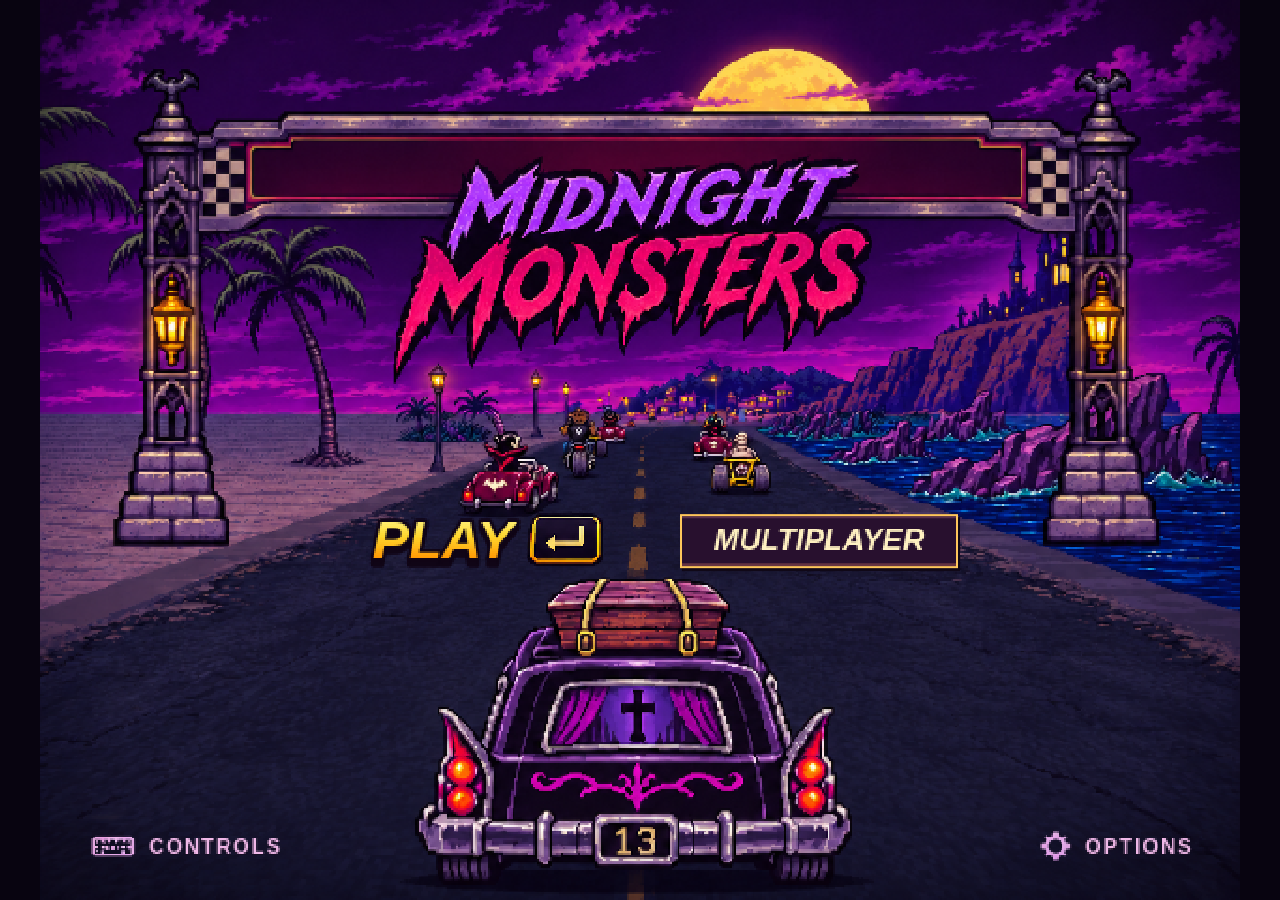
==== index.html @ fd4470d2 "Resize the vampire and simplify the race HUD" ====
<!doctype html>
<html lang="en">
<head>
<meta charset="utf-8">
<title>Midnight Monsters</title>
<meta name="viewport" content="width=device-width, initial-scale=1">
<link rel="stylesheet" href="menu.css?v=33">
<link rel="icon" href="sprites/ui/badge/badge_hearse.png">
<style>
  html, body { margin: 0; height: 100%; background: #07030f; overflow: hidden; }
  body { display: flex; flex-direction: column; }
  #wrap { flex: 1; min-height: 0; display: flex; align-items: center; justify-content: center; }
  canvas { display: block; image-rendering: pixelated; image-rendering: crisp-edges; touch-action: none; }
  .compare-grid { cursor: zoom-in; }
  #compare-controls { display: flex; flex-wrap: wrap; justify-content: center; align-items: center; gap: 6px 18px; padding: 6px 10px; background: #181020; color: #ded1e6; border-top: 1px solid #503355; font: 14px Arial, sans-serif; color-scheme: dark; }
  #compare-controls label { display: flex; align-items: center; gap: 6px; }
  #compare-controls select, #compare-controls input { padding: 4px; font: inherit; color: #fff; background: #2c2035; border: 1px solid #76557e; border-radius: 3px; }
  #compare-controls input { width: 5em; }
  #compare-controls :focus-visible { outline: 2px solid #ff7dc9; outline-offset: 1px; }
  #compare-controls[hidden], #compare-controls [hidden] { display: none; }
</style>
</head>
<body>
<div id="wrap"><canvas id="game" width="640" height="480" tabindex="-1" aria-label="Midnight Monsters"></canvas></div>
<main id="split-race" aria-label="Multiplayer" data-i18n-aria="online.multiplayer" hidden></main>
<div id="race-voice-dock"></div>
<main id="home" aria-label="Midnight Monsters" hidden>
  <div class="title-stage">
    <canvas class="title-art" width="640" height="480" aria-hidden="true"></canvas>
    <nav id="title-actions" aria-label="Main menu" data-i18n-aria="menu.main">
      <div class="title-modes">
        <button type="button" id="play" aria-label="Play" data-i18n-aria="menu.play" aria-keyshortcuts="Enter"><canvas width="184" height="33" data-menu-art="titlePlay" aria-hidden="true"></canvas></button>
        <button type="button" id="open-multi" aria-controls="multi-page" aria-label="Multiplayer" data-i18n-aria="online.multiplayer"><canvas width="154" height="28" aria-hidden="true"></canvas></button>
      </div>
      <button type="button" id="open-controls" class="title-link controls-link" aria-controls="controls-page" aria-label="Controls" data-i18n-aria="menu.controls"><canvas width="118" height="18" data-menu-art="titleKeyboard" aria-hidden="true"></canvas></button>
      <button type="button" id="open-options" class="title-link options-link" aria-controls="options-page" aria-label="Options" data-i18n-aria="menu.options"><canvas width="84" height="18" data-menu-art="titleGear" aria-hidden="true"></canvas></button>
    </nav>
  </div>
  <section id="multi-page" class="menu-page" aria-labelledby="multi-heading" hidden>
    <div class="menu-card lobby-card">
      <header class="lobby-head">
        <div class="mode-switch"><h1 id="multi-heading" tabindex="-1" data-i18n="multi.title">Local multiplayer</h1><button id="open-online" type="button" aria-controls="online-page" data-i18n="online.title">Online race</button></div>
        <div id="player-count" role="group" data-i18n-aria="multi.players">
          <span data-i18n="multi.players">Players</span>
          <button type="button" aria-pressed="true">2</button><button type="button" aria-pressed="false">3</button><button type="button" aria-pressed="false">4</button>
        </div>
      </header>
      <div id="lobby-seats"></div>
      <label class="auto-option"><input type="checkbox" id="local-auto" checked><span data-i18n="multi.auto">Auto-accelerate on keyboard</span></label>
      <p class="pad-hint" data-i18n="multi.padHint">Press a button on each connected controller to make it available.</p>
      <footer class="lobby-actions"><button type="button" class="menu-back" data-i18n="menu.back">Back</button><button type="button" id="local-start" class="race-action" data-i18n="multi.start">Start race</button></footer>
    </div>
  </section>
  <section id="online-page" class="menu-page" aria-labelledby="online-heading" hidden>
    <div class="menu-card lobby-card">
      <header class="lobby-head"><div class="mode-switch"><h1 id="online-heading" tabindex="-1" data-i18n="online.title">Online race</h1><button id="open-local" type="button" aria-controls="multi-page" data-i18n="multi.title">Local multiplayer</button></div></header>
      <div id="online-setup">
        <div id="online-count" class="count-choice" role="group" data-i18n-aria="multi.players">
          <span data-i18n="multi.players">Players</span>
          <button type="button" aria-pressed="true">2</button><button type="button" aria-pressed="false">3</button><button type="button" aria-pressed="false">4</button>
        </div>
      </div>
      <label id="online-vehicle" class="setting"><span data-i18n="garage.vehicle">Vehicle</span><select id="online-ride"></select></label>
      <p id="online-status" role="status" aria-live="polite"></p>
      <ol id="online-grid" aria-label="Players" data-i18n-aria="multi.players" hidden></ol>
      <div id="online-invite" hidden>
        <label for="invite-link" data-i18n="online.invite">Invitation link</label>
        <div><input id="invite-link" type="url" readonly spellcheck="false"><button type="button" id="copy-invite" data-i18n="online.copy">Copy link</button></div>
      </div>
      <div id="lobby-voice-dock">
        <div id="room-voice" role="group" data-i18n-aria="voice.title" hidden>
          <button id="voice-mic" type="button" aria-pressed="false" aria-keyshortcuts="V"></button>
          <button id="voice-speakers" type="button" aria-pressed="false"></button>
          <span id="voice-feedback" role="status"></span>
        </div>
      </div>
      <footer class="lobby-actions">
        <button type="button" class="menu-back" data-i18n="menu.back">Back</button>
        <button type="button" id="online-create" class="race-action" data-i18n="online.create">Create room</button>
        <button type="button" id="online-start" class="race-action" data-i18n="multi.start" hidden>Start race</button>
      </footer>
    </div>
  </section>
  <section id="controls-page" class="menu-page" aria-labelledby="controls-heading" hidden>
    <div class="menu-card">
      <h1 id="controls-heading" tabindex="-1" data-i18n="menu.controls">Controls</h1>
      <dl class="control-list">
        <div><dt data-i18n="help.steer">Steer</dt><dd><kbd>←</kbd> <kbd>→</kbd></dd></div>
        <div><dt data-i18n="help.throttle">Accelerate</dt><dd><kbd>↑</kbd> <span data-i18n="help.or">or</span> <kbd data-i18n="help.space">Space</kbd></dd></div>
        <div><dt data-i18n="help.brake">Brake</dt><dd><kbd>↓</kbd></dd></div>
        <div><dt data-i18n="help.turbo">Turbo</dt><dd><kbd>X</kbd></dd></div>
        <div><dt data-i18n="voice.micControl">Online microphone</dt><dd><kbd>V</kbd> <kbd>Y / △</kbd></dd></div>
        <div><dt data-i18n="help.home">Return to title</dt><dd><kbd>Esc</kbd></dd></div>
      </dl>
      <p data-i18n="help.tips">Each press spends one of your two turbo charges. Pick up a green potion or make a close pass in traffic to regain one. You can also drive with WASD or ZQSD.</p>
      <details><summary data-i18n="help.touch">Touchscreen</summary><p data-i18n="help.touchText">Hold the left or right side to accelerate and steer. Tap the turbo gauge with another finger to boost.</p></details>
      <details><summary data-i18n="help.garage">Garage</summary><p data-i18n="help.garageText">Use left and right to choose a ride and up and down to rotate it. Press Enter to race or Esc to return to the title screen.</p></details>
      <details><summary data-i18n="multi.title">Local multiplayer</summary><p data-i18n="multi.keyHelp"></p><ul id="help-seats"></ul></details>
      <details><summary data-i18n="help.gamepad">Gamepad</summary><p data-i18n="multi.padKeys"></p><p data-i18n="help.padMenu"></p></details>
      <button type="button" class="menu-back" data-i18n="menu.back">Back</button>
    </div>
  </section>
  <section id="options-page" class="menu-page" aria-labelledby="options-heading" hidden>
    <div class="menu-card">
      <h1 id="options-heading" tabindex="-1" data-i18n="menu.options">Options</h1>
      <div class="setting">
        <label for="option-language" data-i18n="options.language">Language</label>
        <select id="option-language">
          <option value="en" lang="en">English</option>
          <option value="fr" lang="fr">Français</option>
          <option value="ja" lang="ja">日本語</option>
          <option value="zh-CN" lang="zh-CN">简体中文</option>
          <option value="es" lang="es">Español</option>
        </select>
      </div>
      <div class="setting"><span id="sound-name"><span data-i18n="options.sound">Game sound</span> <kbd>M</kbd></span><button type="button" id="option-sound" aria-labelledby="sound-name" aria-pressed="true">On</button></div>
      <div class="setting"><span id="pixel-name"><span data-i18n="options.pixels">Pixel filter</span> <kbd>P</kbd></span><button type="button" id="option-pixel" aria-labelledby="pixel-name" aria-pressed="false">Off</button></div>
      <button type="button" class="menu-back" data-i18n="menu.back">Back</button>
    </div>
  </section>
</main>
<template id="lobby-seat">
  <div class="seat-row">
    <strong class="seat-tag"></strong><canvas width="76" height="50" class="ride-thumb" aria-hidden="true"></canvas>
    <div class="seat-fields"><label><span data-i18n="garage.vehicle"></span><select class="ride-select"></select></label>
      <label><span data-i18n="multi.device"></span><select class="device-select"></select></label></div>
    <small class="seat-keys"></small>
  </div>
</template>
<template id="split-view">
  <section class="race-view"><canvas aria-hidden="true"></canvas>
    <div class="split-top"><b class="seat-tag"></b><span class="split-rank"></span><span class="split-clock"></span></div>
    <div class="split-notice"></div><strong class="split-call"></strong>
    <div class="split-bottom">
      <span class="split-turbo"><span data-i18n="hud.turbo"></span><img alt=""><span class="split-charge"></span></span>
      <span class="split-speed"></span>
    </div>
  </section>
</template>
<template id="standings-panel">
  <section class="standings" aria-labelledby="standings-heading">
    <div class="standings-cabinet">
      <header class="standings-head"><h2 id="standings-heading"></h2><span class="standings-live"></span></header>
      <ol role="list"></ol>
    </div>
  </section>
</template>
<template id="standing-row">
  <li class="standing-row" role="listitem">
    <span class="standing-place"></span>
    <span class="standing-icon" aria-hidden="true"><canvas></canvas></span>
    <span class="standing-seat"></span><span class="standing-name"></span>
    <span class="standing-meter" aria-hidden="true"><span class="standing-cells"><span class="standing-fill"></span></span></span>
    <span class="standing-status"></span>
  </li>
</template>
<form id="compare-controls" aria-label="Scene comparison" data-i18n-aria="compare.title" hidden>
  <label><span data-i18n="compare.view">View</span> <select name="shot">
    <option value="" data-i18n="compare.grid">Four scenes</option><option value="0" data-i18n="compare.motel">Motel</option><option value="1" data-i18n="compare.swamp">Swamp</option>
    <option value="2" data-i18n="compare.carnival">Carnival</option><option value="3" data-i18n="compare.cemetery">Graveyard</option>
  </select></label>
  <label><span data-i18n="compare.car">Vehicle</span> <select name="car"></select></label>
  <label hidden><span data-i18n="compare.traffic">Traffic</span> <select name="traffic"><option value="" data-i18n="compare.overview">Overview</option></select></label>
  <label hidden><span data-i18n="compare.position">Position</span> <select name="side">
    <option value="" data-i18n="compare.road">On the road</option><option value="left" data-i18n="compare.left">Left shoulder</option><option value="right" data-i18n="compare.right">Right shoulder</option>
  </select></label>
  <label hidden><span data-i18n="compare.segment">Segment</span> <input name="seg" type="number" step="1" inputmode="numeric"></label>
</form>
<script src="js/util.js?v=28"></script>
<script src="js/i18n.js?v=18"></script>
<script src="js/locales/en.js?v=33"></script>
<script src="js/locales/fr.js?v=33"></script>
<script src="js/locales/ja.js?v=33"></script>
<script src="js/locales/zh-CN.js?v=33"></script>
<script src="js/locales/es.js?v=33"></script>
<script src="js/sprites.js?v=33"></script>
<script src="js/assets.js?v=20"></script>
<script src="js/track.js?v=28"></script>
<script src="js/render.js?v=33"></script>
<script src="js/audio.js?v=29"></script>
<script src="js/select.js?v=29"></script>
<script src="js/menu.js?v=32"></script>
<script src="js/input.js?v=32"></script>
<script src="js/local.js?v=33"></script>
<script src="js/voice.js?v=32"></script>
<script src="js/online.js?v=33"></script>
<script src="js/game.js?v=33"></script>
</body>
</html>
---- menu.css ----
#home[hidden], #home [hidden] { display: none; }
#home {
  position: fixed;
  inset: 0;
  z-index: 1;
  display: grid;
  place-items: center;
  background: #080410;
  color: #ffeefb;
  font-family: "Arial Black", "Arial", sans-serif;
}
.title-stage {
  position: relative;
  width: min(100%, calc(100vh * 4 / 3));
  width: min(100%, calc(100dvh * 4 / 3));
  aspect-ratio: 4 / 3;
}
.title-art { position: absolute; inset: 0; width: 100%; height: 100%; pointer-events: none; }
#home button { cursor: pointer; font: inherit; }
#title-actions button {
  display: inline-flex;
  align-items: center;
  justify-content: center;
  box-sizing: border-box;
  min-height: 44px;
  border: 0;
  background: none;
  touch-action: manipulation;
}
#home button:focus-visible, #home summary:focus-visible, #home select:focus-visible {
  outline: 3px solid #ffe181;
  outline-offset: 2px;
}
#title-actions button:hover { filter: brightness(1.16); }
#title-actions button:active { filter: brightness(0.9); }
.title-modes {
  position: absolute;
  left: 50%;
  top: 60.09%;
  transform: translate(-50%, -50%);
  width: min(94%, max(53%, 300px));
  display: grid;
  grid-template-columns: 1.2fr 1fr;
  align-items: center;
  gap: 4%;
}
#title-actions .title-modes button { width: 100%; min-width: 0; padding: 0; }
#title-actions canvas { width: 100%; height: auto; pointer-events: none; }
#open-multi canvas {
  box-sizing: border-box;
  background: #28102e;
  border: 2px solid #ffc75b;
  box-shadow: inset 0 -3px #643342, inset 0 2px #58304c, 2px 3px #100817;
}
#title-actions .title-link {
  position: absolute;
  top: 94%;
  transform: translateY(-50%);
  padding: 0;
}
.controls-link { left: 4.1%; width: max(18.44%, 132px); }
.options-link { right: 3.7%; width: max(13.125%, 94px); }
.menu-page {
  position: absolute;
  inset: 0;
  display: flex;
  align-items: safe center;
  justify-content: center;
  box-sizing: border-box;
  overflow-y: auto;
  overscroll-behavior: contain;
  padding: 14px;
  background: rgb(12 4 24 / 84%);
}
.menu-card {
  box-sizing: border-box;
  width: min(100%, 450px);
  margin-block: auto;
  padding: clamp(18px, 4vw, 32px);
  background: #21102c;
  border: 2px solid #a767a1;
  box-shadow: 4px 5px 0 #0c0612, inset 0 0 0 3px #3f214b;
  font-family: Arial, sans-serif;
  line-height: 1.42;
}
.menu-card h1 {
  margin: 0 0 16px;
  color: #ffda64;
  font: italic 900 clamp(24px, 4vw, 32px)/1 "Arial Black", Arial, sans-serif;
  text-transform: uppercase;
  text-shadow: 2px 3px #100919;
  outline: none;
}
.control-list { margin: 0; }
.control-list > div, .setting { display: flex; align-items: center; justify-content: space-between; gap: 12px; min-height: 40px; border-bottom: 1px solid #55335f; }
.control-list dd { margin: 0; color: #efcbea; }
.menu-card kbd { display: inline-block; padding: 1px 6px; border: 1px solid #966f9d; border-bottom-width: 2px; border-radius: 3px; color: #fff2fe; font: bold 14px/1.3 monospace; }
.menu-card p { margin: 12px 0; color: #e2cbdf; font-size: 14px; }
.menu-card details { border-bottom: 1px solid #55335f; }
.menu-card summary { padding: 9px 0; cursor: pointer; color: #ffe1f4; }
.menu-card details p { margin-top: 0; }
.menu-card button { min-height: 44px; padding: 6px 14px; border: 1px solid #a877a7; color: #ffeaf7; background: #331e3d; }
.menu-card button:hover { background: #4a2b50; }
.setting { min-height: 58px; }
.setting button { min-width: 92px; }
.setting select {
  min-height: 44px;
  max-width: 58%;
  padding: 6px 10px;
  border: 1px solid #a877a7;
  background: #331e3d;
  color: #ffeaf7;
  color-scheme: dark;
  font: inherit;
  cursor: pointer;
}
.setting button[aria-pressed="true"] { color: #ffde72; border-color: #d3ae58; }
.menu-card .menu-back { margin-top: 18px; border-color: #ffd669; color: #ffda64; font-weight: 800; }
#game:focus { outline: none; }
@media (max-aspect-ratio: 4 / 5) {
  #home { background: linear-gradient(#160424, #080410 68%); }
  .title-stage { width: 100%; height: 100%; aspect-ratio: auto; }
  .title-art {
    top: 50%;
    bottom: auto;
    height: min(100%, 150vw);
    transform: translateY(-50%);
    mask-image: linear-gradient(transparent, black 6%, black 97%, transparent);
  }
  .title-modes {
    top: calc(50% + min(10.09dvh, 15.135vw));
    width: min(94%, max(80%, 310px), 470px);
  }
  #title-actions .title-link {
    top: auto;
    bottom: max(12px, env(safe-area-inset-bottom));
    transform: none;
  }
}
@media (max-height: 450px) {
  .menu-page { padding-block: 10px; }
  .menu-card { padding-block: 16px; }
}

.lobby-card { width: min(100%, 640px); }
.lobby-head, .lobby-actions, .count-choice, #player-count, .auto-option { display: flex; align-items: center; gap: 8px; }
.lobby-head { align-items: flex-start; flex-direction: column; margin-bottom: 12px; }
.lobby-head h1 { margin: 0 0 4px; }
.count-choice span, #player-count span { margin-right: 6px; }
.count-choice button, #player-count button { min-width: 42px; min-height: 38px; padding: 4px; font-weight: 900; }
.count-choice button[aria-pressed="true"], #player-count button[aria-pressed="true"], .lobby-actions .race-action, .final-board button {
  background: #ffc84d; border-color: #ffed9c; color: #231024; font-weight: 900;
}
#lobby-seats { display: grid; gap: 5px; }
.seat-row {
  display: grid; grid-template-columns: auto 68px 1fr; align-items: center; gap: 0 9px;
  border-left: 3px solid var(--seat); background: #301a3b; padding: 6px 10px;
}
.seat-tag { color: var(--seat); font: italic 900 18px/1 Arial, sans-serif; }
.ride-thumb { width: 68px; height: 45px; }
.seat-fields { display: grid; grid-template-columns: 1.2fr 1fr; gap: 8px; min-width: 0; }
.seat-fields label { min-width: 0; }
.seat-fields label span { display: block; font-size: 10px; letter-spacing: .08em; text-transform: uppercase; color: #d6bad9; }
.seat-fields select {
  box-sizing: border-box; width: 100%; min-height: 32px; border: 1px solid #825d8c;
  background: #201128; color: #fff3fb; color-scheme: dark; font: bold 13px Arial, sans-serif; cursor: pointer;
}
.seat-keys { grid-column: 3; color: #edcfea; font-size: 12px; padding-top: 3px; }
.auto-option { margin-top: 15px; cursor: pointer; }
.auto-option input { width: 18px; height: 18px; accent-color: #ffcf51; }
.lobby-card .pad-hint { margin: 5px 0 15px; }
.lobby-actions { justify-content: space-between; }
.lobby-actions .menu-back { margin: 0; }
#help-seats { padding-left: 18px; color: #f0d7ee; font-size: 13px; }
#split-race[hidden] { display: none; }
#split-race {
  position: fixed; inset: 0; display: grid; gap: 3px; z-index: 1;
  grid-template: repeat(2, minmax(0, 1fr)) / repeat(2, minmax(0, 1fr));
  background: #1a0c23; font-family: "Arial Black", Arial, sans-serif; color: #fff3fa;
}
#split-race[data-players="2"] { grid-template-columns: minmax(0, 1fr); }
#split-race:focus { outline: none; }
.race-view { position: relative; overflow: hidden; min-width: 0; min-height: 0; container-type: size; }
.race-view canvas { width: 100%; height: 100%; }
.split-top, .split-bottom {
  position: absolute; left: 2%; right: 2%; display: flex; align-items: center; gap: .48em;
  pointer-events: none; color: #fff0fa; font: italic 900 clamp(12px, 5.3cqh, 24px)/1 Arial, sans-serif;
  text-shadow: 1px 2px #11071b, -1px -1px #11071b;
}
.split-top { top: 3%; }
.split-bottom { bottom: 3%; justify-content: space-between; }
.split-top .seat-tag, .split-rank, .split-clock, .split-turbo, .split-speed {
  padding: .24em .42em; background: #180b23e8; border-bottom: 2px solid #624471;
}
.split-top .seat-tag { font: inherit; border-color: var(--seat); }
.split-clock, .split-speed { margin-left: auto; color: #ffd660; }
.split-turbo { display: inline-flex; align-items: center; gap: .25em; font-size: .78em; color: #91ffe0; }
.split-turbo img { height: max(16px, 1.4em); width: auto; image-rendering: pixelated; }
.split-charge { color: #fff3cc; font-variant-numeric: tabular-nums; }
.split-call, .split-notice {
  position: absolute; text-align: center; pointer-events: none; text-shadow: 2px 3px #180a22, -1px -1px #180a22;
}
.split-call { top: 31%; left: 4%; right: 4%; color: #ffdc57; font: italic 900 clamp(22px, 12cqh, 62px)/1 Arial, sans-serif; }
.split-notice { right: 2%; top: 15%; padding: 2px 5px; max-width: 74%; background: #190c26dd; color: #b2ffda; font: bold clamp(10px, 3.8cqh, 17px)/1.2 Arial, sans-serif; }
.split-notice:empty { display: none; }
.standings {
  min-width: 0; min-height: 0; overflow: hidden; display: grid; place-items: center;
  container-type: size; background: #18091f;
}
.standings-cabinet {
  position: relative; width: 100%; height: 100%; container: cabinet / size; image-rendering: pixelated;
  background: #25082e url("sprites/ui/standings_frame.png") center / 100% 100% no-repeat;
  font-family: var(--board-font);
}
.standings-head {
  position: absolute; inset: 9.5% 5.6% auto; height: 6.6%;
  display: flex; align-items: baseline; justify-content: space-between;
  white-space: nowrap; text-transform: uppercase; line-height: 1;
}
.standings h2, .standing-place {
  font-family: Rockwell, Georgia, var(--board-font);
  font-weight: 900; font-style: italic;
  -webkit-text-stroke: .028em currentColor; paint-order: stroke fill;
}
.standings h2 {
  margin: 0; font-size: min(5.1cqw, 7.4cqh); letter-spacing: .015em; color: #ffdf72;
  text-shadow: 0 .055em #ce782b, .06em .1em #150518, .09em .12em #150518;
}
.standings-live {
  display: inline-flex; align-items: center; gap: .38em; color: #54ffed;
  font: italic 900 min(2.65cqw, 4.2cqh)/1 var(--board-font);
  text-shadow: .06em .08em #16051c;
}
.standings-live::before {
  content: ""; width: .9em; height: .9em; flex: none;
  background: url("sprites/ui/standings_lamp.png") center / contain no-repeat;
}
.standings-cabinet::before {
  content: ""; position: absolute; inset: 15.3% 3.7% auto; height: 2.1%;
  background: url("sprites/ui/standings_checker.png") center / 100% 100% no-repeat;
}
.standings ol {
  position: absolute; inset: 19% 2.9% 14%; margin: 0; padding: 0; list-style: none;
  display: flex; flex-direction: column; gap: .65cqh;
}
.standing-row {
  --row-y: 0%; --ink: var(--seat, #efd4f0); --fuel: var(--seat, #dc9ae6);
  flex: 1 1 0; min-height: 0; display: grid; align-items: center; grid-template-rows: minmax(0, 1fr);
  grid-template-columns: 8.7% 11.6% 6.5% minmax(0, 1fr) 25% 9.1%;
  column-gap: 1%; padding: 0 1.8% 0 .75%;
  background: url("sprites/ui/standings_rows.png") center var(--row-y) / 100% 500% no-repeat;
  color: var(--ink); font-weight: 900; font-size: min(3.1cqw, 4.4cqh); line-height: 1;
  font-variant-numeric: tabular-nums; text-shadow: .04em .07em #1a0921;
}
.standing-row[data-seat="1"] { --row-y: 25%; }
.standing-row[data-seat="2"] { --row-y: 50%; }
.standing-row[data-seat="3"] { --row-y: 75%; }
.standing-row[data-seat="4"] { --row-y: 100%; }
.standing-row:not([data-seat=""]) { flex-grow: 1.12; }
.standing-place {
  justify-self: center; transform: translateY(.11em); font-size: min(4.8cqw, 6.15cqh);
  text-shadow: .035em .065em #140817;
}
.standing-row:nth-child(1) .standing-place { color: #ffda5e; }
.standing-row:nth-child(2) .standing-place { color: #e6deef; }
.standing-row:nth-child(3) .standing-place { color: #f2b777; }
.standing-icon {
  display: grid; place-items: center; height: 106%; min-height: 0; box-sizing: border-box;
  padding: .35cqw .48cqw;
  background: #210d2b url("sprites/ui/standings_bezel.png") center / 100% 100% no-repeat;
}
.standing-icon canvas { width: 100%; height: 100%; min-height: 0; min-width: 0; object-fit: contain; }
.standing-seat {
  justify-self: center; padding: .04em .25em; color: var(--seat);
  border: max(1px, .13cqw) solid currentColor; border-radius: .16em;
  background: #250c2c; font-size: .83em; transform: skewX(-8deg);
}
.standing-seat:empty { visibility: hidden; }
.standing-name { min-width: 0; overflow: hidden; white-space: nowrap; text-overflow: ellipsis; letter-spacing: -.025em; }
.standing-meter {
  height: 36%; min-height: 3px; box-sizing: border-box; padding: .2cqw .34cqw; background: #100617;
  clip-path: polygon(2% 0, 100% 0, 100% 74%, 98% 100%, 0 100%, 0 26%);
}
.standing-cells {
  display: block; height: 100%; background: #46204e;
  -webkit-mask: url("sprites/ui/standings_meter.png") center / 100% 100% no-repeat;
  mask: url("sprites/ui/standings_meter.png") center / 100% 100% no-repeat;
}
.standing-fill { display: block; height: 100%; background: var(--fuel); }
.standing-status { text-align: right; white-space: nowrap; font-size: .9em; }
.standing-row[data-result] { grid-template-columns: 8.7% 11.6% 6.5% minmax(0, 1fr) 19% 15.1%; }
.standing-row[data-result] .standing-status { font-size: .78em; }
.final-board { grid-area: 1 / 1 / -1 / -1; }
.final-board .standings-cabinet { width: min(100cqw, 154cqh); height: min(100cqh, 91cqw); }
.final-board h2 { font-size: min(4.9cqw, 7cqh); }
.final-board button {
  position: absolute; bottom: 4.3%; left: 50%; transform: translateX(-50%);
  padding: .32em 1.45em; min-height: 28px; cursor: pointer;
  border: 2px solid #ffed9c; box-shadow: inset 0 -3px #d3873a, 3px 3px #17091d;
  font: italic 900 min(3.1cqw, 4cqh)/1 Arial, sans-serif; text-transform: uppercase;
}
.final-board button:focus-visible { outline: 2px solid #fff; outline-offset: 2px; }
@container cabinet (max-aspect-ratio: 1/1) {
  .standings-head { inset-inline: 5%; align-items: center; }
  .standings h2 { font-size: 6cqw; }
  .standings-live { font-size: 3.9cqw; }
  .standing-row, .standing-row[data-result] {
    grid-template-columns: 8% 22% 1fr auto; grid-template-rows: 1fr auto;
    column-gap: 2%; padding: .75cqh 2.3% .85cqh 1%; font-size: 4.2cqw;
  }
  .standing-place { grid-area: 1 / 1 / 3 / 2; font-size: 7.5cqw; }
  .standing-icon { grid-area: 1 / 2 / 3 / 3; height: 100%; }
  .standing-seat { grid-area: 1 / 2 / 3 / 3; z-index: 1; place-self: end start; font-size: 3.5cqw; }
  .standing-name { grid-area: 1 / 3 / 2 / 4; }
  .standing-status { grid-area: 1 / 4 / 2 / 5; font-size: .9em; }
  .standing-meter { grid-area: 2 / 3 / 3 / 5; height: clamp(4px, 1.3cqh, 12px); }
}
@container cabinet (max-width: 285px) and (max-aspect-ratio: 1/1) {
  .standing-row, .standing-row[data-result] {
    grid-template-rows: repeat(2, minmax(0, 1fr)); padding-block: .4cqh;
    font-size: clamp(9px, 5.1cqw, 13px);
  }
  .standing-name { grid-column: 3 / 5; }
  .standing-meter { grid-column: 3 / 4; }
  .standing-status, .standing-row[data-result] .standing-status { grid-area: 2 / 4 / 3 / 5; font-size: max(9px, .85em); }
  .standing-seat { font-size: max(7px, 3.5cqw); }
}
@media (max-width: 480px) {
  .controls-link { left: 2%; width: 29%; }
  .options-link { right: 2%; width: 25%; }
  .seat-row { grid-template-columns: auto 41px 1fr; gap: 0 5px; padding-inline: 5px; }
  .ride-thumb { width: 41px; height: 32px; }
  .seat-keys { grid-column: 1 / -1; }
}

.mode-switch { width: 100%; display: flex; gap: 12px; align-items: center; justify-content: space-between; flex-wrap: wrap; }
.mode-switch button { color: #9affed; border-color: #6caaac; }
#online-page [hidden] { display: none; }
#online-vehicle { display: flex; align-items: center; justify-content: space-between; gap: 12px; }
#online-status { color: #ffdf79; }
#online-grid { display: grid; grid-template-columns: repeat(2, minmax(0, 1fr)); gap: 6px; list-style: none; margin: 10px 0 16px; padding: 0; }
#online-grid li { display: flex; gap: 8px; align-items: center; padding: 4px 8px; min-height: 36px; background: #301a3b; border-left: 3px solid var(--seat); color: var(--seat); }
#online-grid canvas { width: 48px; height: 32px; flex: none; }
#online-grid li[data-empty] { border-color: #674977; color: #c8adca; }
#online-invite { margin: 14px 0; }
#online-invite label { display: block; color: #eed5ef; margin-bottom: 5px; }
#online-invite > div { display: flex; gap: 6px; }
#invite-link { flex: 1; min-width: 0; padding: 8px; font-size: 14px; color: #e6d5ee; background: #1f1028; border: 1px solid #825d8c; }
@media (max-width: 480px) { #online-grid { grid-template-columns: 1fr; } }

#room-voice {
  display: flex; align-items: center; flex-wrap: wrap; gap: 6px 10px;
  font: bold 14px/1.2 Arial, sans-serif; color: #ffeaf8;
}
#room-voice[hidden], #race-voice-dock:empty { display: none; }
#lobby-voice-dock #room-voice { padding: 12px 0; margin-bottom: 12px; border-block: 1px solid #563160; }
#room-voice button {
  display: inline-flex; align-items: center; justify-content: center; gap: 7px;
  min-height: 40px; padding: 6px 12px; font: inherit; cursor: pointer;
  color: #f8e5f4; background: #2e1837; border: 1px solid #96729d; touch-action: manipulation;
}
#room-voice button[aria-pressed="true"] { border-color: #64d9bf; color: #a4ffe6; background: #13312f; }
#room-voice button::before { content: ""; width: 7px; height: 7px; background: #96739b; }
#room-voice button[aria-pressed="true"]::before { background: #67f6cc; }
#room-voice button:focus-visible { outline: 2px solid #ffe181; outline-offset: 2px; }
#voice-feedback { color: #ffdb97; }
#voice-feedback:empty { display: none; }
#race-voice-dock {
  flex: none; padding: 2px 8px max(2px, env(safe-area-inset-bottom));
  background: #160c1e; border-top: 1px solid #63406b;
}
#race-voice-dock #room-voice { justify-content: center; }
#race-voice-dock button { min-height: 36px; }
@media (pointer: coarse) { #room-voice button { min-height: 44px; } }
body.online-results #wrap { display: none; }
body.online-results #split-race { position: relative; inset: auto; flex: 1; min-height: 0; }
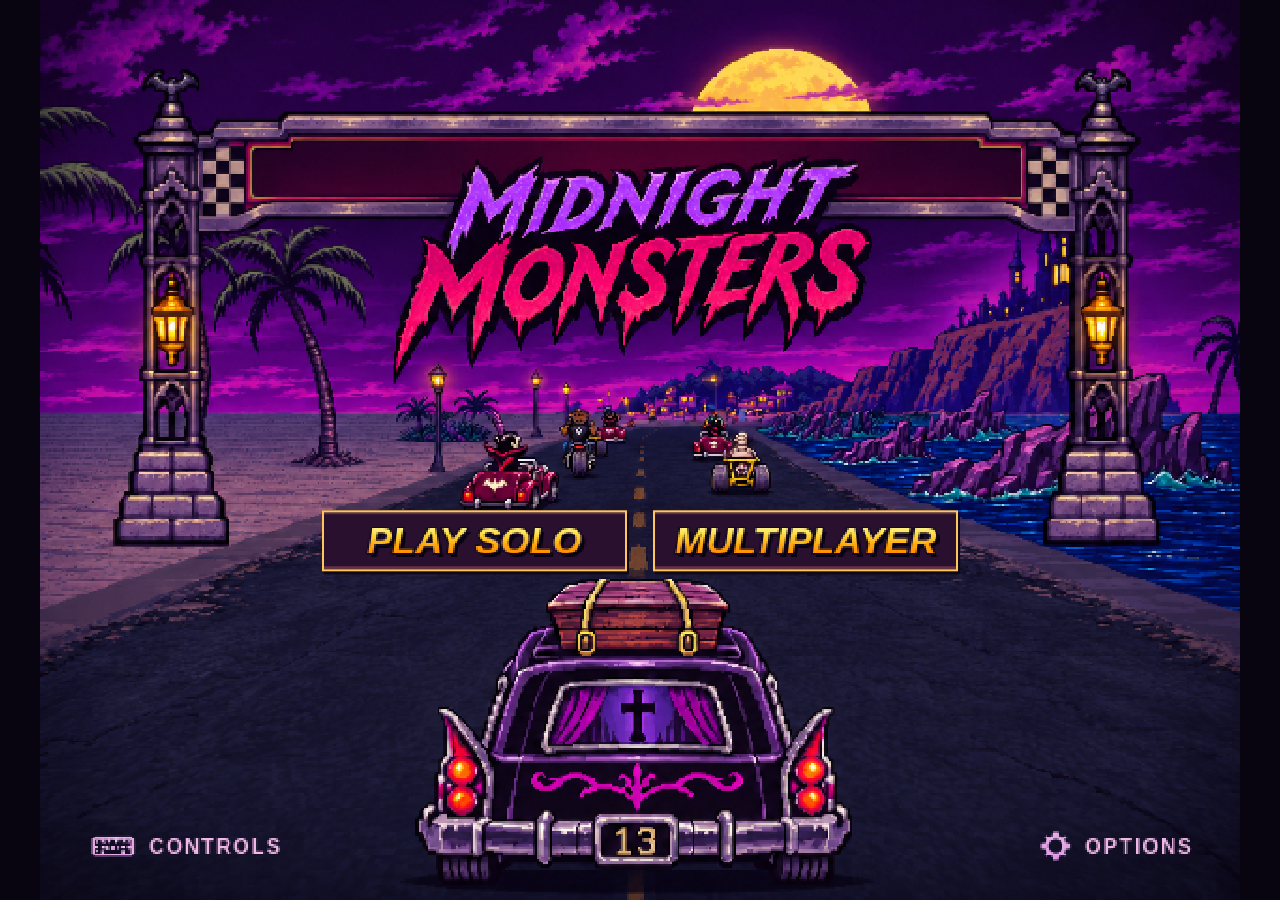
==== commit 02b6819d: "Match solo and multiplayer buttons on the title screen" ====
--- a/index.html
+++ b/index.html
@@ -4,7 +4,7 @@
 <meta charset="utf-8">
 <title>Midnight Monsters</title>
 <meta name="viewport" content="width=device-width, initial-scale=1">
-<link rel="stylesheet" href="menu.css?v=33">
+<link rel="stylesheet" href="menu.css?v=36">
 <link rel="icon" href="sprites/ui/badge/badge_hearse.png">
 <style>
   html, body { margin: 0; height: 100%; background: #07030f; overflow: hidden; }
@@ -29,8 +29,8 @@
     <canvas class="title-art" width="640" height="480" aria-hidden="true"></canvas>
     <nav id="title-actions" aria-label="Main menu" data-i18n-aria="menu.main">
       <div class="title-modes">
-        <button type="button" id="play" aria-label="Play" data-i18n-aria="menu.play" aria-keyshortcuts="Enter"><canvas width="184" height="33" data-menu-art="titlePlay" aria-hidden="true"></canvas></button>
-        <button type="button" id="open-multi" aria-controls="multi-page" aria-label="Multiplayer" data-i18n-aria="online.multiplayer"><canvas width="154" height="28" aria-hidden="true"></canvas></button>
+        <button type="button" id="play" aria-label="Play solo" data-i18n-aria="menu.play" aria-keyshortcuts="Enter"><canvas width="168" height="32" aria-hidden="true"></canvas></button>
+        <button type="button" id="open-multi" aria-controls="multi-page" aria-label="Multiplayer" data-i18n-aria="online.multiplayer"><canvas width="168" height="32" aria-hidden="true"></canvas></button>
       </div>
       <button type="button" id="open-controls" class="title-link controls-link" aria-controls="controls-page" aria-label="Controls" data-i18n-aria="menu.controls"><canvas width="118" height="18" data-menu-art="titleKeyboard" aria-hidden="true"></canvas></button>
       <button type="button" id="open-options" class="title-link options-link" aria-controls="options-page" aria-label="Options" data-i18n-aria="menu.options"><canvas width="84" height="18" data-menu-art="titleGear" aria-hidden="true"></canvas></button>
@@ -88,11 +88,11 @@
         <div><dt data-i18n="help.steer">Steer</dt><dd><kbd>←</kbd> <kbd>→</kbd></dd></div>
         <div><dt data-i18n="help.throttle">Accelerate</dt><dd><kbd>↑</kbd> <span data-i18n="help.or">or</span> <kbd data-i18n="help.space">Space</kbd></dd></div>
         <div><dt data-i18n="help.brake">Brake</dt><dd><kbd>↓</kbd></dd></div>
-        <div><dt data-i18n="help.turbo">Turbo</dt><dd><kbd>X</kbd></dd></div>
+        <div><dt data-i18n="help.turbo">Turbo</dt><dd><kbd>X</kbd> <span data-i18n="help.or">or</span> <kbd data-i18n="help.space">Space</kbd> <small data-i18n="help.soloOnly">(solo only)</small></dd></div>
         <div><dt data-i18n="voice.micControl">Online microphone</dt><dd><kbd>V</kbd> <kbd>Y / △</kbd></dd></div>
         <div><dt data-i18n="help.home">Return to title</dt><dd><kbd>Esc</kbd></dd></div>
       </dl>
-      <p data-i18n="help.tips">Each press spends one of your two turbo charges. Pick up a green potion or make a close pass in traffic to regain one. You can also drive with WASD or ZQSD.</p>
+      <p data-i18n="help.tips">In solo races, press Space to spend one turbo charge and hold it to keep accelerating. Pick up a green potion or make a close pass in traffic to regain one. You can also drive with WASD or ZQSD.</p>
       <details><summary data-i18n="help.touch">Touchscreen</summary><p data-i18n="help.touchText">Hold the left or right side to accelerate and steer. Tap the turbo gauge with another finger to boost.</p></details>
       <details><summary data-i18n="help.garage">Garage</summary><p data-i18n="help.garageText">Use left and right to choose a ride and up and down to rotate it. Press Enter to race or Esc to return to the title screen.</p></details>
       <details><summary data-i18n="multi.title">Local multiplayer</summary><p data-i18n="multi.keyHelp"></p><ul id="help-seats"></ul></details>
@@ -158,6 +158,9 @@
   <label><span data-i18n="compare.view">View</span> <select name="shot">
     <option value="" data-i18n="compare.grid">Four scenes</option><option value="0" data-i18n="compare.motel">Motel</option><option value="1" data-i18n="compare.swamp">Swamp</option>
     <option value="2" data-i18n="compare.carnival">Carnival</option><option value="3" data-i18n="compare.cemetery">Graveyard</option>
+    <option value="new" data-i18n="compare.newWorlds">Four new worlds</option>
+    <option value="4" data-i18n="zone.desert">Sarcophagus Express</option><option value="5" data-i18n="zone.alpine">Frostbite Falls</option>
+    <option value="6" data-i18n="zone.city">Monstropolis</option><option value="7" data-i18n="zone.foundry">Foundry of the Damned</option>
   </select></label>
   <label><span data-i18n="compare.car">Vehicle</span> <select name="car"></select></label>
   <label hidden><span data-i18n="compare.traffic">Traffic</span> <select name="traffic"><option value="" data-i18n="compare.overview">Overview</option></select></label>
@@ -168,22 +171,23 @@
 </form>
 <script src="js/util.js?v=28"></script>
 <script src="js/i18n.js?v=18"></script>
-<script src="js/locales/en.js?v=33"></script>
-<script src="js/locales/fr.js?v=33"></script>
-<script src="js/locales/ja.js?v=33"></script>
-<script src="js/locales/zh-CN.js?v=33"></script>
-<script src="js/locales/es.js?v=33"></script>
-<script src="js/sprites.js?v=33"></script>
+<script src="js/locales/en.js?v=36"></script>
+<script src="js/locales/fr.js?v=36"></script>
+<script src="js/locales/ja.js?v=36"></script>
+<script src="js/locales/zh-CN.js?v=36"></script>
+<script src="js/locales/es.js?v=36"></script>
+<script src="js/worlds.js?v=35"></script>
+<script src="js/sprites.js?v=36"></script>
 <script src="js/assets.js?v=20"></script>
-<script src="js/track.js?v=28"></script>
-<script src="js/render.js?v=33"></script>
+<script src="js/track.js?v=35"></script>
+<script src="js/render.js?v=35"></script>
 <script src="js/audio.js?v=29"></script>
 <script src="js/select.js?v=29"></script>
-<script src="js/menu.js?v=32"></script>
+<script src="js/menu.js?v=36"></script>
 <script src="js/input.js?v=32"></script>
-<script src="js/local.js?v=33"></script>
+<script src="js/local.js?v=35"></script>
 <script src="js/voice.js?v=32"></script>
-<script src="js/online.js?v=33"></script>
-<script src="js/game.js?v=33"></script>
+<script src="js/online.js?v=35"></script>
+<script src="js/game.js?v=35"></script>
 </body>
 </html>
--- a/menu.css
+++ b/menu.css
@@ -40,13 +40,13 @@
   transform: translate(-50%, -50%);
   width: min(94%, max(53%, 300px));
   display: grid;
-  grid-template-columns: 1.2fr 1fr;
+  grid-template-columns: repeat(2, minmax(0, 1fr));
   align-items: center;
   gap: 4%;
 }
 #title-actions .title-modes button { width: 100%; min-width: 0; padding: 0; }
 #title-actions canvas { width: 100%; height: auto; pointer-events: none; }
-#open-multi canvas {
+.title-modes canvas {
   box-sizing: border-box;
   background: #28102e;
   border: 2px solid #ffc75b;
